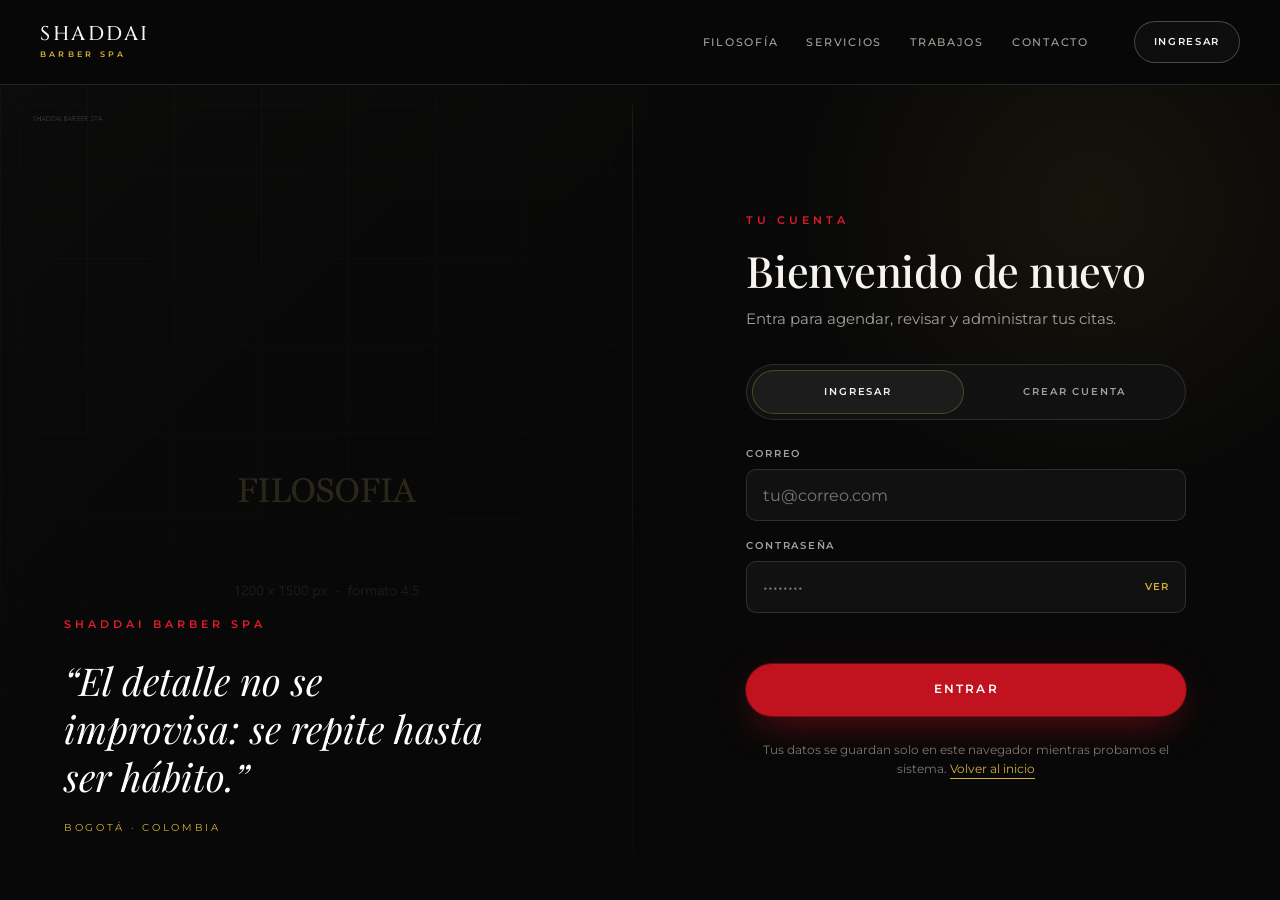
==== agenda.html @ 3d848a14 "chore: initial project setup" ====
<!DOCTYPE html>
<html lang="es">
<head>
  <meta charset="UTF-8">
  <meta name="viewport" content="width=device-width, initial-scale=1">
  <meta name="theme-color" content="#080808">
  <title>Mi agenda · Shaddai Barber Spa</title>
  <meta name="description" content="Agenda y administra tus citas en Shaddai Barber Spa.">
  <link rel="icon" href="assets/img/favicon.svg" type="image/svg+xml">
  <link rel="preconnect" href="https://fonts.googleapis.com">
  <link rel="preconnect" href="https://fonts.gstatic.com" crossorigin>
  <link href="https://fonts.googleapis.com/css2?family=Cinzel:wght@400;500;600;700&family=Montserrat:wght@400;500;600&family=Playfair+Display:ital,wght@0,400;0,500;1,400;1,500&display=swap" rel="stylesheet">
  <link rel="stylesheet" href="css/variables.css">
  <link rel="stylesheet" href="css/base.css">
  <link rel="stylesheet" href="css/components.css">
  <link rel="stylesheet" href="css/auth.css">
  <link rel="stylesheet" href="css/app.css">
</head>
<body class="page-app">
  <span class="sentinel" data-sentinel aria-hidden="true"></span>

  <header class="site-header is-solid" data-header>
    <div class="wrap header-row">
      <a class="wordmark" href="index.html" aria-label="Shaddai Barber Spa, inicio">SHADDAI<small>Barber Spa</small></a>
      <nav class="nav" id="nav" aria-label="Principal">
        <a href="index.html#filosofia">Filosofía</a>
        <a href="index.html#servicios">Servicios</a>
        <a href="index.html#trabajos">Trabajos</a>
        <a href="index.html#contacto">Contacto</a>
      </nav>
      <div class="auth-area" id="auth-area"></div>
      <button class="nav-toggle" type="button" aria-expanded="false" aria-controls="nav" aria-label="Abrir menú"><span></span></button>
    </div>
  </header>

  <main class="app-main">
    <div class="wrap">
      <div class="app-head">
        <div>
          <p class="eyebrow eyebrow-red">Mi agenda</p>
          <h1>Hola, <span id="user-name">…</span></h1>
        </div>
        <a class="btn btn-outline btn-sm" href="index.html">Volver al inicio</a>
      </div>

      <div class="legacy-banner" id="legacy-banner" hidden>
        <p>Tienes citas guardadas de la versión anterior de la web.</p>
        <button class="btn btn-ghost btn-sm" type="button" data-import-legacy>Importarlas a mi cuenta</button>
      </div>

      <div class="app-grid">
        <section class="panel" id="reservar">
          <h2 class="panel-title">Agendar una cita<small>Servicio · profesional · fecha · confirmación</small></h2>
          <div id="reserva"></div>
        </section>

        <aside class="panel side">
          <h2 class="panel-title">Mis citas<small id="citas-count">Sin citas próximas</small></h2>
          <div id="citas" class="citas"></div>
        </aside>
      </div>
    </div>
  </main>

  <script src="js/data.js"></script>
  <script src="js/store.js"></script>
  <script src="js/auth.js"></script>
  <script src="js/booking.js"></script>
  <script src="js/agenda.js"></script>
  <script src="js/ui.js"></script>
</body>
</html>
---- css/variables.css ----
:root {
  /* ===== Paleta oscura ===== */
  --bg: #080808;
  --bg-soft: #0d0d0d;
  --surface: #111111;
  --surface-2: #161616;
  --surface-3: #1c1c1c;
  --text: #ede9e3;
  --text-strong: #f7f4ef;
  --muted: #a5a099;
  --muted-2: #7d7871;
  --gold: #d4af37;
  --gold-soft: #c9a227;
  --red: #c1121f;
  --red-bright: #e01b2b;
  --line: rgb(255 255 255 / .12);
  --line-gold: rgb(212 175 55 / .28);

  /* ===== Tipografía ===== */
  --font-display: "Playfair Display", Georgia, serif;
  --font-brand: "Cinzel", "Times New Roman", serif;
  --font-body: "Montserrat", system-ui, sans-serif;

  /* ===== Formas y movimiento ===== */
  --radius: 18px;
  --radius-sm: 10px;
  --shadow-card: 0 28px 70px -40px rgb(0 0 0 / .95);
  --shadow-red: 0 0 0 1px rgb(193 18 31 / .45), 0 12px 40px -12px rgb(193 18 31 / .7);
  --ease: cubic-bezier(.22, 1, .36, 1);
  --wrap: min(1200px, 100% - 2.5rem);
  --header-h: 84px;
}
---- css/base.css ----
*, *::before, *::after { box-sizing: border-box; }
html {
  scroll-behavior: smooth;
  scroll-padding-top: calc(var(--header-h) + 1.5rem);
  scrollbar-color: var(--gold) var(--bg);
  background: var(--bg);
}
body {
  margin: 0;
  background: var(--bg);
  color: var(--muted);
  font: 400 1rem/1.7 var(--font-body);
  -webkit-font-smoothing: antialiased;
  -moz-osx-font-smoothing: grayscale;
  overflow-x: hidden;
}
h1, h2, h3 {
  margin: 0;
  font-family: var(--font-display);
  font-weight: 500;
  line-height: 1.08;
  letter-spacing: -0.01em;
  color: var(--text-strong);
  text-wrap: balance;
}
h2 { font-size: clamp(2rem, 4.6vw, 3.4rem); }
h1 em, h2 em { font-style: italic; color: var(--gold); }
p { margin: 0; text-wrap: pretty; }
a { color: inherit; text-decoration: none; }
ul, ol { list-style: none; margin: 0; padding: 0; }
button, input, select, textarea { font: inherit; color: inherit; }
img, svg { display: block; max-width: 100%; }
img { height: auto; }
svg use { pointer-events: none; }
::selection { background: var(--gold); color: #0a0a0a; }
:focus-visible { outline: 2px solid var(--gold); outline-offset: 3px; border-radius: 4px; }
.wrap { width: var(--wrap); margin-inline: auto; }
.sentinel { position: absolute; top: 0; width: 1px; height: 1px; }
[hidden] { display: none !important; }

/* ===== Botones ===== */
.btn {
  display: inline-flex;
  align-items: center;
  justify-content: center;
  gap: .6rem;
  min-height: 52px;
  padding: 0 1.9rem;
  border: 0;
  border-radius: 999px;
  font-size: .72rem;
  font-weight: 600;
  letter-spacing: .18em;
  text-transform: uppercase;
  white-space: nowrap;
  cursor: pointer;
  transition: transform .35s var(--ease), background-color .35s var(--ease), box-shadow .35s var(--ease), color .35s var(--ease);
}
.btn:active { transform: scale(.97); }
.btn:disabled { opacity: .4; cursor: not-allowed; transform: none; }
.btn-red { background: var(--red); color: #fff; box-shadow: var(--shadow-red); }
.btn-red:hover:not(:disabled) {
  background: var(--red-bright);
  box-shadow: 0 0 0 1px rgb(224 27 43 / .6), 0 16px 48px -10px rgb(224 27 43 / .8);
  transform: translateY(-1px);
}
.btn-outline {
  background: rgb(255 255 255 / .03);
  color: var(--text-strong);
  box-shadow: inset 0 0 0 1px rgb(255 255 255 / .24);
  backdrop-filter: blur(8px);
}
.btn-outline:hover { color: var(--gold); box-shadow: inset 0 0 0 1px var(--gold); }
.btn-ghost { background: transparent; color: var(--gold); box-shadow: inset 0 0 0 1px var(--line-gold); }
.btn-ghost:hover { background: rgb(212 175 55 / .08); color: var(--text-strong); }
.btn-sm { min-height: 42px; padding: 0 1.25rem; font-size: .65rem; letter-spacing: .16em; }
.btn-block { width: 100%; }

/* ===== Enlaces ===== */
.link {
  color: var(--gold);
  background: linear-gradient(currentColor, currentColor) 0 100% / 100% 1px no-repeat;
  padding-bottom: 3px;
  transition: color .3s var(--ease);
}
.link:hover { color: var(--text-strong); }

/* ===== Etiquetas ===== */
.eyebrow {
  display: inline-flex;
  align-items: center;
  gap: .9rem;
  font-size: .66rem;
  font-weight: 600;
  letter-spacing: .38em;
  text-transform: uppercase;
  color: var(--gold);
}
.eyebrow-red { color: var(--red-bright); }
.eyebrow-rule::before, .eyebrow-rule::after {
  content: "";
  width: 2.2rem;
  height: 1px;
  background: currentColor;
  opacity: .6;
}

/* ===== Aparición al hacer scroll ===== */
.js [data-reveal] {
  opacity: 0;
  transform: translateY(24px);
  transition: opacity .9s var(--ease), transform .9s var(--ease);
}
.js [data-reveal].is-in { opacity: 1; transform: none; }

@media (prefers-reduced-motion: reduce) {
  html { scroll-behavior: auto; }
  .js [data-reveal] { opacity: 1; transform: none; transition: none; }
  *, *::before, *::after {
    animation-duration: .01ms !important;
    animation-iteration-count: 1 !important;
    transition-duration: .01ms !important;
  }
}
---- css/components.css ----
/* ===== Cabecera fija ===== */
.site-header {
  position: fixed;
  inset: 0 0 auto;
  z-index: 60;
  border-bottom: 1px solid transparent;
  transition: background-color .4s var(--ease), border-color .4s var(--ease), backdrop-filter .4s var(--ease);
}
.site-header.is-solid,
.site-header.is-scrolled {
  background: rgb(8 8 8 / .84);
  backdrop-filter: blur(18px) saturate(140%);
  border-bottom-color: var(--line);
}
.header-row {
  display: flex;
  align-items: center;
  gap: 1.25rem;
  min-height: var(--header-h);
}
.wordmark {
  display: inline-flex;
  flex-direction: column;
  gap: .38rem;
  font-family: var(--font-brand);
  font-weight: 500;
  font-size: clamp(1.02rem, 1.7vw, 1.24rem);
  letter-spacing: .13em;
  line-height: 1;
  color: var(--text-strong);
}
.wordmark small {
  font-family: var(--font-body);
  font-size: .48rem;
  font-weight: 600;
  letter-spacing: .42em;
  text-transform: uppercase;
  color: var(--gold);
}

/* ===== Navegación ===== */
.nav { display: flex; align-items: center; gap: .15rem; margin-left: auto; }
.nav a {
  display: inline-flex;
  align-items: center;
  min-height: 44px;
  padding: 0 .8rem;
  font-size: .68rem;
  font-weight: 500;
  letter-spacing: .16em;
  text-transform: uppercase;
  color: var(--muted);
  transition: color .25s var(--ease);
}
.nav a:hover { color: var(--gold); }
.auth-area { display: flex; align-items: center; gap: .5rem; margin-left: .75rem; }

.nav-toggle {
  display: none;
  position: relative;
  width: 44px;
  height: 44px;
  margin-left: .25rem;
  border: 0;
  background: none;
  cursor: pointer;
}
.nav-toggle span,
.nav-toggle span::before {
  content: "";
  position: absolute;
  left: 50%;
  width: 22px;
  height: 1.5px;
  background: var(--text-strong);
  transform: translateX(-50%);
  transition: transform .3s var(--ease), top .3s var(--ease);
}
.nav-toggle span { top: 21px; }
.nav-toggle span::before { left: 0; top: -7px; transform: none; }
.nav-toggle[aria-expanded="true"] span { transform: translateX(-50%) rotate(45deg); }
.nav-toggle[aria-expanded="true"] span::before { top: 0; transform: rotate(-90deg); }

/* ===== Menú de usuario ===== */
.user-menu { position: relative; }
.user-menu summary {
  display: inline-flex;
  align-items: center;
  gap: .55rem;
  min-height: 42px;
  padding: 0 1rem;
  border-radius: 999px;
  box-shadow: inset 0 0 0 1px var(--line-gold);
  font-size: .68rem;
  font-weight: 600;
  letter-spacing: .14em;
  text-transform: uppercase;
  color: var(--text-strong);
  cursor: pointer;
  list-style: none;
}
.user-menu summary::-webkit-details-marker { display: none; }
.user-dot {
  width: 6px;
  height: 6px;
  border-radius: 50%;
  background: var(--gold);
  box-shadow: 0 0 10px var(--gold);
}
.user-name {
  max-width: 9rem;
  overflow: hidden;
  text-overflow: ellipsis;
  white-space: nowrap;
}
.chev {
  width: 6px;
  height: 6px;
  margin-left: .15rem;
  border-right: 1px solid currentColor;
  border-bottom: 1px solid currentColor;
  transform: rotate(45deg) translateY(-2px);
  transition: transform .2s var(--ease);
}
.user-menu[open] .chev { transform: rotate(225deg) translateY(-2px); }
.user-panel {
  position: absolute;
  right: 0;
  top: calc(100% + .6rem);
  min-width: 210px;
  display: grid;
  padding: .45rem;
  border: 1px solid var(--line);
  border-radius: 14px;
  background: var(--surface-2);
  box-shadow: 0 24px 60px -20px #000;
}
.user-panel a,
.user-panel button {
  display: flex;
  align-items: center;
  min-height: 42px;
  padding: 0 .8rem;
  border: 0;
  border-radius: 9px;
  background: transparent;
  color: var(--muted);
  text-align: left;
  font-size: .85rem;
  cursor: pointer;
}
.user-panel a:hover,
.user-panel button:hover { background: var(--surface-3); color: var(--text-strong); }

/* ===== Footer ===== */
.site-footer { border-top: 1px solid var(--line); padding-block: 2.5rem; }
.footer-row {
  display: flex;
  align-items: center;
  justify-content: space-between;
  gap: 1.5rem;
  flex-wrap: wrap;
}
.footer-brand {
  font-family: var(--font-brand);
  font-weight: 500;
  font-size: 1.05rem;
  letter-spacing: .14em;
  color: var(--text-strong);
}
.footer-brand small {
  display: block;
  margin-top: .3rem;
  font-family: var(--font-body);
  font-size: .48rem;
  font-weight: 600;
  letter-spacing: .4em;
  text-transform: uppercase;
  color: var(--gold);
}
.footer-nav { display: flex; gap: 1.25rem; font-size: .72rem; letter-spacing: .08em; }
.footer-nav a:hover { color: var(--gold); }
.footer-meta { font-size: .72rem; color: var(--muted-2); }

/* ===== Responsive ===== */
@media (max-width: 900px) {
  :root { --header-h: 72px; }
  .menu-open .site-header { background: rgb(8 8 8 / .97); }
  .nav {
    position: absolute;
    inset: 100% 0 auto;
    max-height: calc(100svh - var(--header-h));
    overflow-y: auto;
    flex-direction: column;
    align-items: stretch;
    gap: 0;
    margin: 0;
    padding: .75rem 1.25rem 1.5rem;
    background: rgb(8 8 8 / .97);
    backdrop-filter: blur(18px);
    border-bottom: 1px solid var(--line);
    opacity: 0;
    visibility: hidden;
    transform: translateY(-8px);
    transition: opacity .3s var(--ease), transform .3s var(--ease), visibility .3s;
  }
  .nav.is-open { opacity: 1; visibility: visible; transform: none; }
  .nav a { min-height: 52px; font-size: .78rem; border-bottom: 1px solid var(--line); }
  .nav a:last-child { border-bottom: 0; }
  .nav-toggle { display: block; }
  .auth-area { margin-left: auto; }
  .menu-open { overflow: hidden; }
}
@media (max-width: 420px) {
  .auth-area .btn { padding: 0 .9rem; letter-spacing: .1em; }
}
@media (max-width: 380px) {
  .header-row { gap: .5rem; }
  .wordmark { font-size: .92rem; letter-spacing: .1em; }
  .auth-area .btn,
  .user-menu summary { padding: 0 .75rem; font-size: .6rem; letter-spacing: .1em; }
  .nav-toggle { margin-left: 0; }
}
---- css/auth.css ----
/* ===== Pantalla de cuenta ===== */
.auth-main {
  display: grid;
  grid-template-columns: 1.02fr .98fr;
  min-height: 100svh;
  padding-top: var(--header-h);
}
.auth-media { position: relative; margin: 0; overflow: hidden; }
.auth-media img {
  width: 100%;
  height: 100%;
  object-fit: cover;
  filter: grayscale(.4) brightness(.5);
}
.auth-media::after {
  content: "";
  position: absolute;
  inset: 0;
  background: linear-gradient(180deg, rgb(8 8 8 / .25), rgb(8 8 8 / .92));
}
.auth-media-copy {
  position: absolute;
  inset: auto 0 0;
  z-index: 2;
  padding: clamp(2rem, 5vw, 4rem);
}
.auth-quote {
  max-width: 20ch;
  margin-top: 1.25rem;
  font-family: var(--font-display);
  font-style: italic;
  font-size: clamp(1.6rem, 3vw, 2.4rem);
  line-height: 1.25;
  color: #fff;
}
.auth-sign {
  margin-top: 1.25rem;
  font-size: .6rem;
  letter-spacing: .28em;
  text-transform: uppercase;
  color: var(--gold);
}
.auth-panel {
  display: grid;
  place-items: center;
  padding: clamp(2rem, 4vw, 3.5rem) clamp(1.5rem, 5vw, 4rem);
  background: radial-gradient(ellipse 80% 60% at 70% 15%, rgb(212 175 55 / .07), transparent 60%);
}
.auth-card { width: min(100%, 440px); animation: authCardIn .75s var(--ease) both; }
.auth-card h1 { margin: .9rem 0 .8rem; font-size: clamp(2rem, 4vw, 2.7rem); }
.auth-intro { font-size: .95rem; }
.auth-media-copy { animation: authCopyIn .85s .12s var(--ease) both; }

/* ===== Animación al cambiar de pestaña ===== */
.auth-form.is-entering { animation: authPanelIn .5s var(--ease) both; }
.auth-form.is-entering .field { animation: authFieldIn .5s var(--ease) both; }
.auth-form.is-entering .field:nth-of-type(1) { animation-delay: .04s; }
.auth-form.is-entering .field:nth-of-type(2) { animation-delay: .09s; }
.auth-form.is-entering .field:nth-of-type(3) { animation-delay: .14s; }
.auth-form.is-entering .field:nth-of-type(4) { animation-delay: .19s; }
.auth-form.is-entering .form-msg { animation: authFieldIn .45s .2s var(--ease) both; }
#auth-title.text-in { animation: authTextIn .55s var(--ease) both; }
#auth-intro.text-in { animation: authTextIn .55s .05s var(--ease) both; }
.session-panel { animation: authPanelIn .5s var(--ease) both; }

@keyframes authCardIn {
  from { opacity: 0; transform: translateY(18px); }
  to { opacity: 1; transform: none; }
}
@keyframes authCopyIn {
  from { opacity: 0; transform: translateY(14px); }
  to { opacity: 1; transform: none; }
}
@keyframes authPanelIn {
  from { opacity: 0; transform: translateY(14px); }
  to { opacity: 1; transform: none; }
}
@keyframes authFieldIn {
  from { opacity: 0; transform: translateY(8px); }
  to { opacity: 1; transform: none; }
}
@keyframes authTextIn {
  from { opacity: 0; transform: translateY(6px); }
  to { opacity: 1; transform: none; }
}

/* ===== Tabs ===== */
.tabs {
  display: flex;
  gap: .3rem;
  margin: 2rem 0 1.6rem;
  padding: .3rem;
  border: 1px solid var(--line);
  border-radius: 999px;
  background: var(--surface);
}
.tabs button {
  flex: 1;
  min-height: 44px;
  border: 0;
  border-radius: 999px;
  background: transparent;
  color: var(--muted);
  font-size: .64rem;
  font-weight: 600;
  letter-spacing: .18em;
  text-transform: uppercase;
  cursor: pointer;
  transition: background-color .25s var(--ease), color .25s var(--ease), box-shadow .25s var(--ease);
}
.tabs button:hover { color: var(--text-strong); }
.tabs button[aria-selected="true"] {
  background: var(--surface-3);
  color: var(--text-strong);
  box-shadow: inset 0 0 0 1px var(--line-gold);
}

/* ===== Campos ===== */
.field { display: grid; gap: .45rem; margin-bottom: 1rem; }
.field label {
  font-size: .62rem;
  font-weight: 600;
  letter-spacing: .18em;
  text-transform: uppercase;
  color: var(--muted);
}
.field input {
  width: 100%;
  min-height: 52px;
  padding: 0 1rem;
  border: 1px solid var(--line);
  border-radius: var(--radius-sm);
  background: var(--surface);
  color: var(--text-strong);
  transition: border-color .25s var(--ease), box-shadow .25s var(--ease);
}
.field input::placeholder { color: var(--muted-2); }
.field input:focus {
  outline: none;
  border-color: var(--gold);
  box-shadow: 0 0 0 3px rgb(212 175 55 / .12);
}
.pass-wrap { position: relative; }
.pass-wrap input { padding-right: 4.8rem; }
.pass-toggle {
  position: absolute;
  right: .45rem;
  top: 50%;
  transform: translateY(-50%);
  padding: .45rem .6rem;
  border: 0;
  background: transparent;
  color: var(--gold);
  font-size: .62rem;
  font-weight: 600;
  letter-spacing: .12em;
  text-transform: uppercase;
  cursor: pointer;
}

/* ===== Mensajes y pie ===== */
.form-msg {
  min-height: 1.4em;
  margin: .25rem 0 .75rem;
  font-size: .84rem;
  color: #ff6b6b;
}
.auth-form .btn { margin-top: .25rem; }
.auth-foot {
  margin-top: 1.5rem;
  font-size: .76rem;
  line-height: 1.6;
  text-align: center;
  color: var(--muted-2);
}

/* ===== Sesión activa ===== */
.session-panel {
  display: grid;
  gap: 1rem;
  margin-top: 2rem;
  padding: 1.25rem;
  border: 1px solid var(--line-gold);
  border-radius: var(--radius-sm);
  background: rgb(212 175 55 / .05);
}
.session-line { font-size: .9rem; }
.session-line strong { color: var(--text-strong); font-weight: 500; }
.session-actions { display: flex; flex-wrap: wrap; gap: .6rem; }

/* ===== Responsive ===== */
@media (max-width: 900px) {
  .auth-main { grid-template-columns: 1fr; }
  .auth-media { display: none; }
  .auth-panel { min-height: calc(100svh - var(--header-h)); }
}

@media (prefers-reduced-motion: reduce) {
  .auth-card,
  .auth-media-copy,
  .session-panel,
  .auth-form.is-entering,
  .auth-form.is-entering .field,
  .auth-form.is-entering .form-msg,
  #auth-title.text-in,
  #auth-intro.text-in { animation: none !important; }
}
---- css/app.css ----
/* ===== Panel de citas ===== */
.app-main { min-height: 100svh; padding: calc(var(--header-h) + 3rem) 0 5rem; }
.app-head {
  display: flex;
  align-items: flex-end;
  justify-content: space-between;
  gap: 1.5rem;
  flex-wrap: wrap;
  margin-bottom: clamp(2rem, 4vw, 3rem);
}
.app-head h1 { margin-top: .8rem; font-size: clamp(2rem, 5vw, 3.2rem); }
.app-head h1 span { color: var(--gold); font-style: italic; }

.app-grid {
  display: grid;
  grid-template-columns: minmax(0, 1.55fr) minmax(0, .85fr);
  gap: 1.25rem;
  align-items: start;
}
.panel {
  padding: clamp(1.4rem, 2.6vw, 2.2rem);
  border: 1px solid var(--line);
  border-radius: var(--radius);
  background: linear-gradient(180deg, var(--surface-2), var(--surface));
}
.panel-title { margin-bottom: 1.5rem; font-size: 1.3rem; color: var(--text-strong); }
.panel-title small {
  display: block;
  margin-top: .4rem;
  font-family: var(--font-body);
  font-size: .62rem;
  font-weight: 500;
  letter-spacing: .2em;
  text-transform: uppercase;
  color: var(--gold);
}
.side { position: sticky; top: calc(var(--header-h) + 1.5rem); }

/* ===== Stepper ===== */
.stepper {
  display: flex;
  gap: 1.25rem;
  margin-bottom: 1.75rem;
  overflow-x: auto;
  border-bottom: 1px solid var(--line);
  scrollbar-width: none;
}
.stepper::-webkit-scrollbar { display: none; }
.stepper li {
  flex: none;
  padding-bottom: .8rem;
  margin-bottom: -1px;
  border-bottom: 1px solid transparent;
  font-size: .6rem;
  font-weight: 600;
  letter-spacing: .16em;
  text-transform: uppercase;
  color: var(--muted-2);
}
.stepper .is-done { color: var(--gold); }
.stepper .is-on { color: var(--text-strong); border-color: var(--gold); }

/* ===== Opciones ===== */
.opts {
  display: grid;
  grid-template-columns: repeat(auto-fill, minmax(200px, 1fr));
  gap: .7rem;
}
.opt {
  min-height: 58px;
  padding: .7rem 1rem;
  border: 1px solid var(--line);
  border-radius: var(--radius-sm);
  background: var(--surface);
  color: var(--text-strong);
  text-align: left;
  font-size: .9rem;
  font-weight: 500;
  cursor: pointer;
  transition: border-color .25s var(--ease), background-color .25s var(--ease), box-shadow .25s var(--ease), transform .15s var(--ease);
}
.opt:hover:not(:disabled) { border-color: var(--line-gold); background: var(--surface-2); }
.opt:active:not(:disabled) { transform: scale(.98); }
.opt[aria-pressed="true"] {
  border-color: var(--gold);
  background: rgb(212 175 55 / .08);
  box-shadow: inset 0 0 0 1px var(--gold);
}
.opt:disabled { opacity: .35; cursor: not-allowed; }
.opt small { display: block; margin-top: .15rem; font-size: .75rem; font-weight: 400; color: var(--muted); }

.dates { display: flex; gap: .5rem; padding-bottom: .4rem; overflow-x: auto; scrollbar-width: none; }
.dates::-webkit-scrollbar { display: none; }
.dates .opt { flex: none; min-width: 70px; text-align: center; }
.slots { display: grid; grid-template-columns: repeat(auto-fill, minmax(84px, 1fr)); gap: .5rem; margin-top: 1rem; }
.slots .opt { min-height: 46px; padding: 0; text-align: center; font-variant-numeric: tabular-nums; }

.fields { display: grid; grid-template-columns: 1fr 1fr; gap: 1rem; margin-top: 1.25rem; }
.fields .field { margin-bottom: 0; }
.summary {
  padding: 1rem 1.15rem;
  border: 1px solid var(--line);
  border-radius: var(--radius-sm);
  background: var(--surface-3);
  color: var(--text-strong);
  font-size: .9rem;
}
.summary strong { font-weight: 600; }
.err { min-height: 1.5em; margin-top: .75rem; font-size: .84rem; color: #ff6b6b; }

.bk-nav { display: flex; justify-content: space-between; gap: 1rem; margin-top: 1.5rem; }
.bk-done h3 { font-size: 1.6rem; }
.bk-done p { margin-top: .6rem; }
.bk-done .actions { display: flex; flex-wrap: wrap; gap: .75rem; margin-top: 1.5rem; }

/* ===== Mis citas ===== */
.empty {
  padding: 2.5rem 1rem;
  border: 1px dashed var(--line);
  border-radius: 12px;
  text-align: center;
  font-size: .88rem;
  color: var(--muted-2);
}
.citas h3 {
  margin: 1.25rem 0 .75rem;
  font-family: var(--font-body);
  font-size: .62rem;
  font-weight: 600;
  letter-spacing: .24em;
  text-transform: uppercase;
  color: var(--gold);
}
.citas h3:first-child { margin-top: 0; }
.cita {
  display: flex;
  align-items: flex-start;
  justify-content: space-between;
  gap: 1rem;
  padding: 1rem 1.1rem;
  margin-bottom: .6rem;
  border: 1px solid var(--line);
  border-radius: 12px;
  background: var(--surface-3);
}
.cita > div { min-width: 0; }
.cita.past { opacity: .5; }
.cita strong { display: block; font-family: var(--font-body); font-size: .88rem; color: var(--text-strong); }
.cita span { display: block; font-size: .76rem; color: var(--muted); }
.btn-cancel {
  flex: none;
  padding: .5rem 0;
  border: 0;
  border-bottom: 1px solid transparent;
  background: transparent;
  color: var(--muted);
  font-size: .6rem;
  letter-spacing: .14em;
  text-transform: uppercase;
  cursor: pointer;
  transition: color .25s var(--ease), border-color .25s var(--ease);
}
.btn-cancel:hover { color: #ff6b6b; border-color: currentColor; }

/* ===== Aviso de citas antiguas ===== */
.legacy-banner {
  display: flex;
  align-items: center;
  justify-content: space-between;
  gap: 1rem;
  flex-wrap: wrap;
  margin-bottom: 1.5rem;
  padding: 1rem 1.25rem;
  border: 1px solid var(--line-gold);
  border-radius: 12px;
  background: rgb(212 175 55 / .06);
  font-size: .84rem;
}

/* ===== Responsive ===== */
@media (max-width: 1000px) {
  .app-grid { grid-template-columns: 1fr; }
  .side { position: static; }
}
@media (max-width: 560px) {
  .fields { grid-template-columns: 1fr; }
}
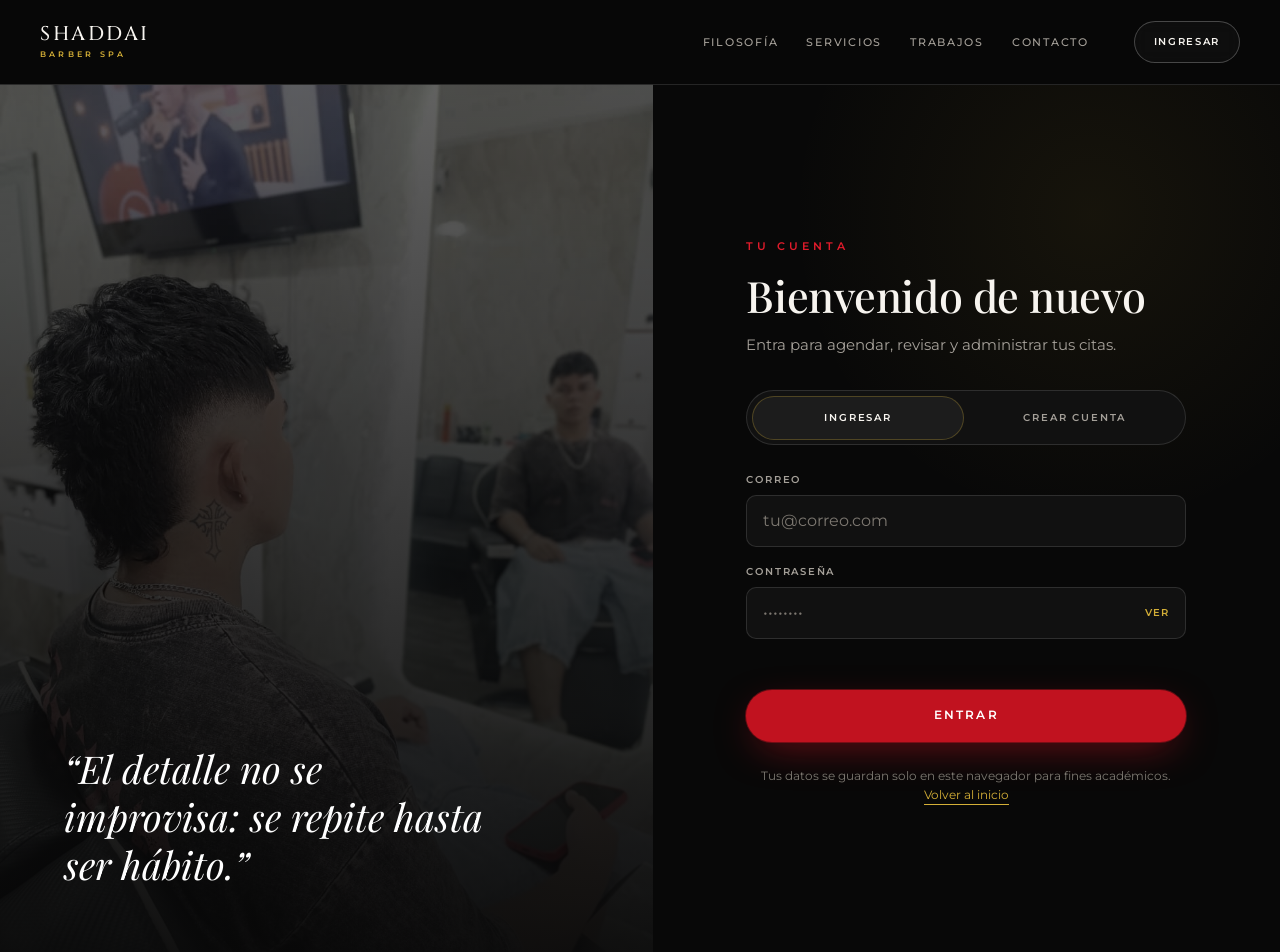
==== commit 8e96d287: "feat: update business info, service catalog and map embed" ====
--- a/agenda.html
+++ b/agenda.html
@@ -6,7 +6,6 @@
   <meta name="theme-color" content="#080808">
   <title>Mi agenda · Shaddai Barber Spa</title>
   <meta name="description" content="Agenda y administra tus citas en Shaddai Barber Spa.">
-  <link rel="icon" href="assets/img/favicon.svg" type="image/svg+xml">
   <link rel="preconnect" href="https://fonts.googleapis.com">
   <link rel="preconnect" href="https://fonts.gstatic.com" crossorigin>
   <link href="https://fonts.googleapis.com/css2?family=Cinzel:wght@400;500;600;700&family=Montserrat:wght@400;500;600&family=Playfair+Display:ital,wght@0,400;0,500;1,400;1,500&display=swap" rel="stylesheet">
